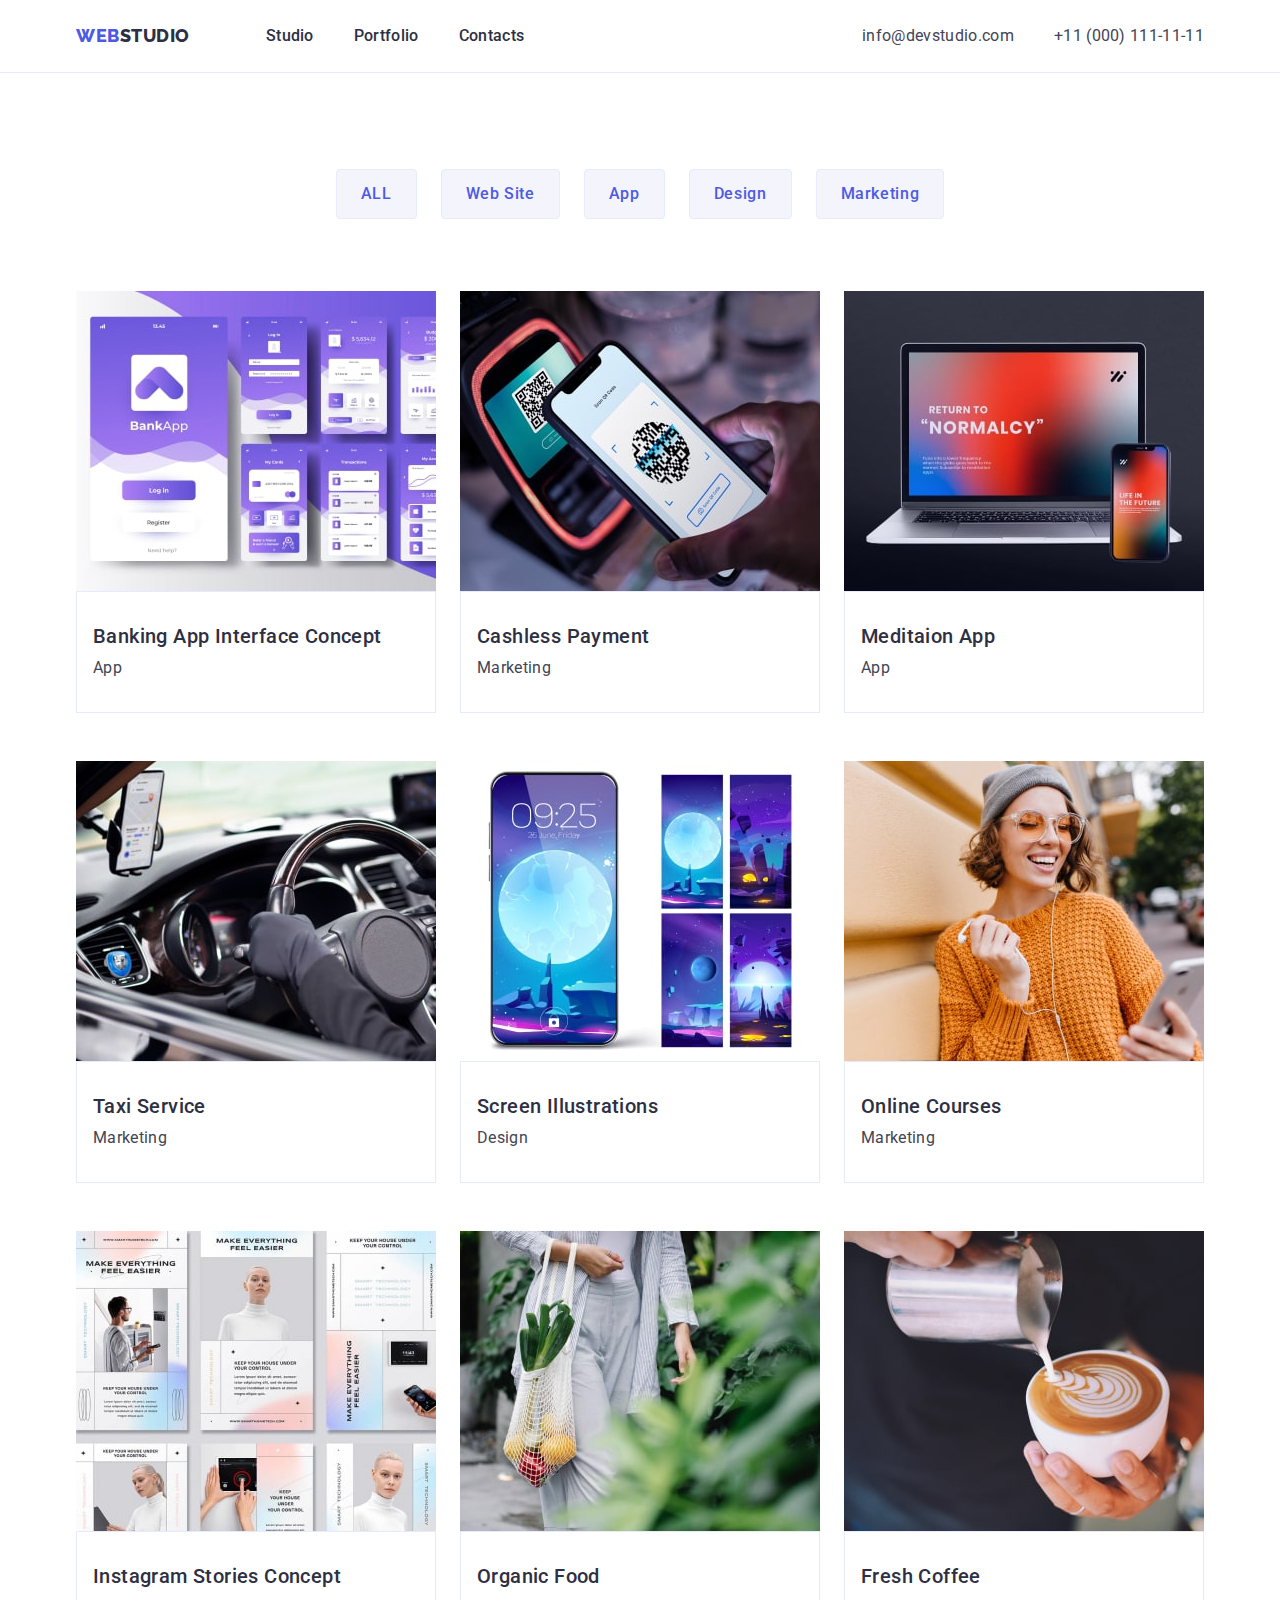
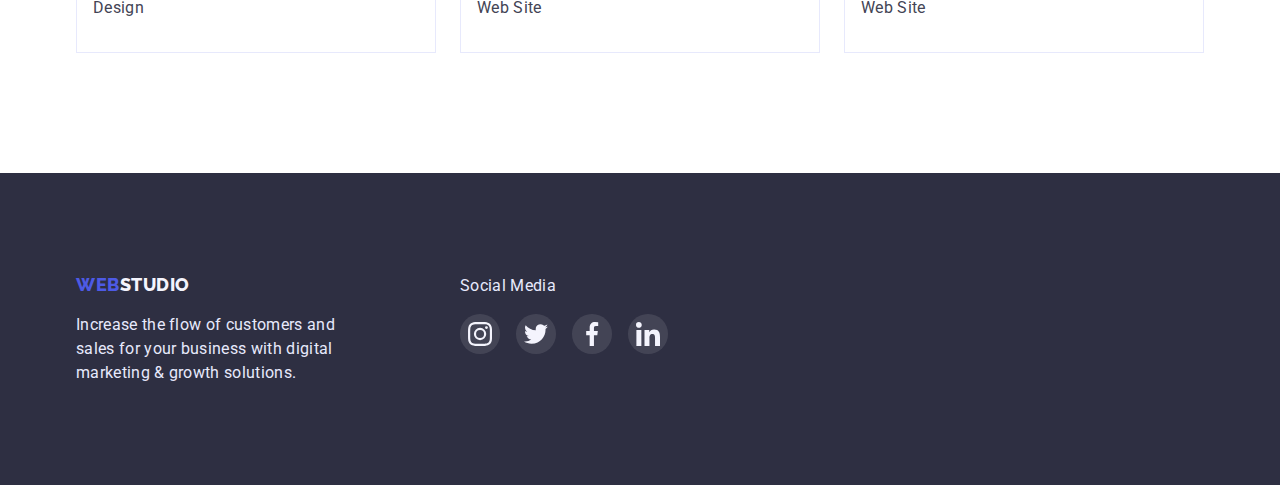
==== portfolio.html @ 460f5727 "Add files via upload" ====
<!DOCTYPE html>
<html lang="en">
	<head>
		<meta charset="UTF-8" />
		<meta http-equiv="X-UA-Compatible" content="IE=edge" />
		<meta name="viewport" content="width=device-width, initial-scale=1.0" />

		<link rel="preconnect" href="https://fonts.googleapis.com" />
		<link rel="preconnect" href="https://fonts.gstatic.com" crossorigin />
		<link
			rel="stylesheet"
			href="https://cdnjs.cloudflare.com/ajax/libs/modern-normalize/1.1.0/modern-normalize.css"
			integrity="sha512-Y0MM+V6ymRKN2zStTqzQ227DWhhp4Mzdo6gnlRnuaNCbc+YN/ZH0sBCLTM4M0oSy9c9VKiCvd4Jk44aCLrNS5Q=="
			crossorigin="anonymous"
			referrerpolicy="no-referrer"
		/>
		<link
			href="https://fonts.googleapis.com/css2?family=Raleway:wght@800&family=Roboto:wght@400;500;700;900&display=swap"
			rel="stylesheet"
		/>
		<link rel="stylesheet" href="css/styles.css" />
		<title>Portfolio</title>
	</head>
	<body>
		<header class="header">
			<div class="container header-container">
				<nav class="header-nav">
					<a href="./index.html" class="header-link-studio"><span class="header-span">Web</span>Studio</a>
					<ul class="header-list">
						<li class="header-list-item">
							<a href="./index.html" class="header-link">Studio</a>
						</li>
						<li class="header-list-item">
							<a href="portfolio.html" class="header-link">Portfolio</a>
						</li>
						<li class="header-list-item">
							<a href="" class="header-link">Contacts</a>
						</li>
					</ul>
				</nav>
				<address class="adress">
					<ul class="adress-list">
						<li class="adress-list-item">
							<a href="mailto:info@devstudio.com" class="adress-tel">info@devstudio.com</a>
						</li>
						<li class="adress-list-item">
							<a href="tel:+110001111111" class="adress-mail">+11 (000) 111-11-11</a>
						</li>
					</ul>
				</address>
			</div>
		</header>
		<main>
			<!-- hero section portfolio -->
			<section class="hero-portfolio">
				<div class="container portfolio-container">
					<h1 class="visually-hidden">Portfolio title</h1>
					<ul class="hero-portfolio-list">
						<li class="hero-portfolio-item">
							<button type="button" class="hero-portfolio-btn">ALL</button>
						</li>
						<li class="hero-portfolio-item">
							<button type="button" class="hero-portfolio-btn">Web Site</button>
						</li>
						<li class="hero-portfolio-item">
							<button type="button" class="hero-portfolio-btn">App</button>
						</li>
						<li class="hero-portfolio-item">
							<button type="button" class="hero-portfolio-btn">Design</button>
						</li>
						<li class="hero-portfolio-item">
							<button type="button" class="hero-portfolio-btn"> Marketing </button>
						</li>
					</ul>
					<ul class="portfolio-list">
						<li class="portfolio-list-objects">
							<a href="" class="portfolio-list-item"
								><img class="portfolio-list-img" src="images/bank.jpg" alt="bank app" width="360" height="300" />
								<div class="portfolio-list-description">
									<h2 class="portfolio-list-title"> Banking App Interface Concept </h2>
									<p class="portfolio-list-text">App</p>
								</div></a
							>
						</li>
						<li class="portfolio-list-objects">
							<a href="" class="portfolio-list-item"
								><img class="portfolio-list-img" src="images/tel.jpg" alt="tel APP" width="360" height="300" />
								<div class="portfolio-list-description">
									<h2 class="portfolio-list-title">Cashless Payment</h2>
									<p class="portfolio-list-text">Marketing</p>
								</div></a
							>
						</li>
						<li class="portfolio-list-objects">
							<a href="" class="portfolio-list-item"
								><img class="portfolio-list-img" src="images/comp.jpg" alt="app on computer" width="360" height="300" />
								<div class="portfolio-list-description">
									<h2 class="portfolio-list-title">Meditaion App</h2>
									<p class="portfolio-list-text">App</p>
								</div></a
							>
						</li>
						<li class="portfolio-list-objects">
							<a href="" class="portfolio-list-item"
								><img class="portfolio-list-img" src="images/car.jpg" alt="taxi" width="360" height="300" />
								<div class="portfolio-list-description">
									<h2 class="portfolio-list-title">Taxi Service</h2>
									<p class="portfolio-list-text">Marketing</p>
								</div></a
							>
						</li>
						<li class="portfolio-list-objects">
							<a href="" class="portfolio-list-item"
								><img class="portfolio-list-img" src="images/moon.jpg" alt="design moon" width="360" height="300" />
								<div class="portfolio-list-description">
									<h2 class="portfolio-list-title">Screen Illustrations</h2>
									<p class="portfolio-list-text">Design</p>
								</div></a
							>
						</li>
						<li class="portfolio-list-objects">
							<a href="" class="portfolio-list-item"
								><img class="portfolio-list-img" src="images/girl.jpg" alt="foto girl" width="360" height="300" />
								<div class="portfolio-list-description">
									<h2 class="portfolio-list-title">Online Courses</h2>
									<p class="portfolio-list-text">Marketing</p>
								</div></a
							>
						</li>
						<li class="portfolio-list-objects">
							<a href="" class="portfolio-list-item"
								><img
									class="portfolio-list-img"
									src="images/insta.jpg"
									alt="instagram Stories"
									width="360"
									height="300"
								/>
								<div class="portfolio-list-description">
									<h2 class="portfolio-list-title"> Instagram Stories Concept </h2>
									<p class="portfolio-list-text">Design</p>
								</div></a
							>
						</li>
						<li class="portfolio-list-objects">
							<a href="" class="portfolio-list-item"
								><img class="portfolio-list-img" src="images/fruit.jpg" alt="fruit" width="360" height="300" />
								<div class="portfolio-list-description">
									<h2 class="portfolio-list-title">Organic Food</h2>
									<p class="portfolio-list-text">Web Site</p>
								</div></a
							>
						</li>
						<li class="portfolio-list-objects">
							<a href="" class="portfolio-list-item"
								><img class="portfolio-list-img" src="images/coffe.jpg" alt="foto coffe" width="360" height="300" />
								<div class="portfolio-list-description">
									<h2 class="portfolio-list-title">Fresh Coffee</h2>
									<p class="portfolio-list-text">Web Site</p>
								</div></a
							>
						</li>
					</ul>
				</div>
			</section>
		</main>
		<footer class="footer">
			<div class="container footer-container">
				<div class="footer-items">
					<a href="./index.html" class="foooter-link"><span class="header-span">Web</span>Studio</a>
					<p class="footer-description">
						Increase the flow of customers and sales for your business with digital marketing & growth solutions.
					</p>
				</div>

				<div class="footer-social-container">
					<p class="footer-description-title">Social Media</p>
					<ul class="footer-list-icon list">
						<li class="footer-list-icon-item">
							<a href="" class="footer-list-icon-link link">
								<svg class="footer-item" width="24" height="24">
									<use href="images/symbol-defs .svg#icon-instagram"></use>
								</svg>
							</a>
						</li>
						<li class="footer-list-icon-item">
							<a href="" class="footer-list-icon-link link">
								<svg class="footer-item" width="24" height="24">
									<use href="images/symbol-defs .svg#icon-twitter"></use>
								</svg>
							</a>
						</li>
						<li class="footer-list-icon-item">
							<a href="" class="footer-list-icon-link link">
								<svg class="footer-item" width="24" height="24">
									<use href="images/symbol-defs .svg#icon-facebook"></use>
								</svg>
							</a>
						</li>
						<li class="footer-list-icon-item">
							<a href="" class="footer-list-icon-link link">
								<svg class="icon-item" width="24" height="24">
									<use href="images/symbol-defs .svg#icon-linkedin"></use>
								</svg>
							</a>
						</li>
					</ul>
				</div>
			</div>
		</footer>
	</body>
</html>
---- css/styles.css ----
body {
	font-family: "Roboto", sans-serif;
	background-color: var(--secondary-title-color);
	color: var(--main-title-color);
}
:root {
	--main-title-color: #2e2f42;
	--secondary-title-color: #ffffff;
	--main-button-color: #4d5ae5;
	--secondary-link-color: #434455;
	--main-underline-color: #404bbf;
	--main-background-btn-color: rgba(64, 75, 191, 1);
	--main-background-color: #f4f4fd;
	--main-boxshadow-color: rgba(0, 0, 0, 0.15);
	--secondary-background-btn-color: #e7e9fc;
	--main-box-shadow: 0px 1px 6px rgba(46, 47, 66, 0.08), 0px 1px 1px rgba(46, 47, 66, 0.16),
		0px 2px 1px rgba(46, 47, 66, 0.08);
	--main-footer-color: rgba(49, 208, 170, 1);
}
h1,
h2,
h3,
h4,
h5,
h6,
p {
	margin: 0;
}

ul {
	margin: 0;
	padding: 0;
}

.container {
	width: 1158px;
	margin: auto;
	padding-left: 15px;
	padding-right: 15px;
}
.header-link:focus,
.header-link:hover {
	color: var(--main-button-color);
}
.adress-mail:focus,
.adress-mail:hover {
	color: var(--main-button-color);
}
.btn {
	font-weight: 500;
	font-size: 16px;
	line-height: 1.5;
	cursor: pointer;
}

li {
	list-style-type: none;
}
.adress-tel:hover,
.adress-tel:focus {
	color: var(--main-button-color);
}

a {
	text-decoration: none;
}
/* header */

.header {
	border-bottom: 1px solid var(--secondary-background-btn-color);
	padding: 24px 0;
}

.header-span {
	font-family: "Raleway";
	font-weight: 800;
	font-size: 18px;
	line-height: 1.33;
	letter-spacing: 0.03em;
	text-transform: uppercase;
	color: var(--main-button-color);
}
.header-nav {
	display: flex;
	align-items: center;
}
.header-link-studio {
	font-family: "Raleway";
	font-weight: 800;
	font-size: 18px;
	line-height: 1.33;
	letter-spacing: 0.03em;
	text-transform: uppercase;
	color: var(--main-title-color);
}
.header-list {
	display: flex;
	margin-left: 76px;
}
.header-link {
	font-weight: 500;
	font-size: 16px;
	line-height: 1.5;
	letter-spacing: 0.02em;
	color: var(--main-title-color);
	cursor: pointer;
}
.header-list-item {
	margin-right: 40px;
}
.header-list-item:last-child {
	margin-right: 0px;
}

.header-container {
	display: flex;
	align-items: center;
}
.adress {
	color: var(--secondary-link-color);
	font-style: normal;
	display: flex;
	margin-left: auto;
}
.adress-list {
	display: flex;
}
.adress-list-item {
	margin-right: 40px;
}
.adress-list-item:last-child {
	margin-right: 0px;
}
.adress-tel {
	width: 151px;
	height: 24px;
	font-size: 16px;
	line-height: 1.5;
	letter-spacing: 0.02em;
	color: var(--secondary-link-color);
}
.adress-mail {
	width: 153px;
	height: 24px;
	font-size: 16px;
	line-height: 1.5;
	letter-spacing: 0.02em;
	color: var(--secondary-link-color);
}

/* hero */

.hero-section {
	max-width: 1440px;
	margin: auto;
	padding: 188px 0;
	text-align: center;
	background-image: linear-gradient(rgba(46, 47, 66, 0.7), rgba(46, 47, 66, 0.7)), url(../images/office.jpg);
	background-repeat: no-repeat;
	background-position: center;
	background-size: cover;
}
.hero-title {
	margin-bottom: 48px;
	font-weight: 700;
	font-size: 56px;
	line-height: 1.07;
	text-align: center;
	letter-spacing: 0.02em;
	color: var(--secondary-title-color);
}
.hero-btn {
	display: flex;
	padding: 16px 32px;
	background: var(--main-button-color);
	color: var(--secondary-title-color);
	margin: 0 auto;
	border-radius: 4px;
	border: none;
}
.hero-section-container {
}
.hero-container {
	margin: auto;
	max-width: 545px;
	text-align: center;
}
.hero-btn:focus,
.hero-btn:hover {
	background-color: var(--main-background-btn-color);
}
.visually-hidden {
	position: absolute;
	width: 1px;
	height: 1px;
	margin: -1px;
	border: 0;
	padding: 0;

	white-space: nowrap;
	clip-path: inset(100%);
	clip: rect(0 0 0 0);
	overflow: hidden;
}

/* section2 */

.section-2 {
	padding: 120px 0;
}
.section-2-container {
}
.section-2-list {
	display: flex;
}
.section-2-list-items {
	margin-right: 24px;
}
.section-2-list-items:last-child {
	margin-right: 0;
}
.section-2-list-title {
	margin: 0 auto;
	display: block;
	text-align: left;
	margin-bottom: 8px;
	font-weight: 500;
	font-size: 20px;
	line-height: 1.2;
	letter-spacing: 0.02em;
	color: var(--main-title-color);
}
.section-2-list-text {
	max-width: 264px;
	font-size: 16px;
	line-height: 24px;
	letter-spacing: 0.02em;
	color: var(--secondary-link-color);
}
.container-2-list-icon {
	margin-bottom: 8px;
	border-radius: 4px;
	display: flex;
	height: 112px;
	width: 100%;
	background: #f4f4fd;
	justify-content: center;
	text-align: center;
}
.icon-2-item {
	height: auto;
}

/* section3 */

.section-3 {
	padding-bottom: 120px;
}
.section-3-title {
	margin-bottom: 72px;
	text-align: center;
	font-weight: 700;
	font-size: 36px;
	line-height: 1.11;
	letter-spacing: 0.02em;
	color: var(--main-title-color);
}
.section-3-list {
	display: flex;
	gap: 24px;
}
.section-3-list-img {
	display: block;
	height: auto;
	max-width: 100%;
}

/* Our team */

.team {
	background-color: var(--main-background-color);
	padding: 120px 0;
}
.team-title {
	text-align: center;
	margin-bottom: 72px;
	font-weight: 700;
	font-size: 36px;
	line-height: 1.11;
	letter-spacing: 0.02em;
	text-transform: capitalize;
	color: var(--main-title-color);
}
.team-list {
	display: flex;
	gap: 24px;
}
.team-list-object {
	width: calc((100% - 72px) / 4);
}
.team-list-object:last-child {
	margin-right: 24px;
}
.team-list-subtitle {
	margin-bottom: 8px;
	text-align: center;
	font-weight: 500;
	font-size: 20px;
	line-height: 1.2;
	letter-spacing: 0.02em;
	color: var(--main-title-color);
}
.team-list-description {
	font-size: 16px;
	line-height: 1.5;
	text-align: center;
	letter-spacing: 0.02em;
	color: var(--secondary-link-color);
}
.team-list-name {
	background: #ffffff;
	box-shadow: var(--main-box-shadow);
	border-radius: 0px 0px 4px 4px;
	padding: 32px 16px;
}
.team-list-img {
	display: block;
	height: auto;
	max-width: 100%;
}

.team-list-icon {
	margin-top: 8px;
	display: flex;
	gap: 24px;
	justify-content: center;
	align-items: center;
}

.team-list-icon-item {
	width: 40px;
	height: 40px;
}
.team-list-icon-link {
	display: flex;
	justify-content: center;
	align-items: center;
	width: 100%;
	height: 100%;
	border-radius: 50%;
	background: var(--main-button-color);
}
.team-list-icon-link:is(:hover, :focus) {
	background-color: var(--main-underline-color);
}
.icon-item {
	fill: rgba(244, 244, 253, 1);
}
/* Customers */

.customers {
	padding-top: 130px;
	padding-bottom: 120px;
}
.customers-container {
}
.container {
}
.customers-title {
	margin-bottom: 72px;
	font-weight: 700;
	font-size: 36px;
	line-height: 40px;
	text-align: center;
	letter-spacing: 0.02em;
	text-transform: capitalize;
	color: var(--main-title-color);
}
.customers-list {
	display: flex;
	justify-content: center;
	align-items: center;
	gap: 24px;
}
.customers-list-object {
}
.customers-link {
	width: 168px;
	height: 88px;
	display: flex;
	border: 1px solid #afb1b8;
	border-radius: 4px;
	justify-content: center;
	align-items: center;
}
.customers-link:is(:hover, :focus) {
	color: var(--main-underline-color);
	border: 1px solid var(--main-underline-color);
}
a {
	color: grey;
}
.customers-icon {
	fill: currentColor;
}

/* footer */

.footer {
	background-color: var(--main-title-color);
	padding-top: 100px;
	padding-bottom: 100px;
}
.footer-container {
	display: flex;
	align-items: baseline;
}
.foooter-link {
	font-family: "Raleway";
	font-weight: 800;
	font-size: 18px;
	line-height: 1.33;
	letter-spacing: 0.03em;
	text-transform: uppercase;
	color: var(--main-background-color);
}
.footer-description {
	margin-top: 16px;
	width: 264px;
	font-size: 16px;
	line-height: 1.5;
	letter-spacing: 0.02em;
	color: var(--secondary-background-btn-color);
}
.footer-description-title {
	margin-bottom: 16px;
	font-size: 16px;
	line-height: 1.5;
	letter-spacing: 0.02em;
	color: var(--secondary-background-btn-color);
}
.footer-list-icon {
	display: flex;
	gap: 16px;
}

.footer-list-icon-item {
	height: 40px;
	width: 40px;
}
.footer-list-icon-link {
	background: linear-gradient(rgba(255, 255, 255, 0.1), rgba(255, 255, 255, 0.1));
	display: flex;
	justify-content: center;
	align-items: center;
	width: 100%;
	height: 100%;
	border-radius: 50%;
}

.footer-item {
	fill: var(--main-background-color);
}
.footer-social-container {
	margin-left: 120px;
}
.footer-list-icon-link:is(:focus, :hover) {
	background-color: var(--main-footer-color);
}
/* Portfolio */
.hero-portfolio {
	padding-top: 96px;
	padding-bottom: 120px;
}
.portfolio-container {
	display: block;
}
.hero-portfolio-list {
	display: flex;
	gap: 24px;
	justify-content: center;
	margin-bottom: 72px;
	font-weight: 500;
	font-size: 16px;
	line-height: 1.5;
	letter-spacing: 0.04em;
	color: var(--main-button-color);
	cursor: pointer;
}
.hero-portfolio-item {
}
.hero-portfolio-btn {
	padding: 12px 24px;
	flex-direction: row;
	justify-content: center;
	align-items: center;
	border: 1px solid #e7e9fc;
	border-radius: 4px;
	flex: none;
	order: 2;
	flex-grow: 0;
	font-weight: 500;
	font-size: 16px;
	line-height: 1.5;
	letter-spacing: 0.04em;
	color: var(--main-button-color);
	background-color: var(--main-background-color);
	cursor: pointer;
}
.hero-portfolio-btn-all {
	font-weight: 500;
	font-size: 16px;
	line-height: 1.5;
	letter-spacing: 0.04em;
	color: var(--secondary-title-color);
	background: var(--main-button-color);
	cursor: pointer;
}
.portfolio {
	display: flex;
	gap: 24px;
}
.portfolio-list {
	display: flex;
	flex-wrap: wrap;
	row-gap: 48px;
	column-gap: 24px;
}

.portfolio-list-objects {
	width: calc((100% - 48px) / 3);
}
.portfolio-list-title {
	margin-bottom: 8px;
	font-weight: 500;
	font-size: 20px;
	line-height: 1.2;
	letter-spacing: 0.02em;
	color: var(--main-title-color);
	margin: 0 auto;
}
.portfolio-list-item {
	display: block;
}
.portfolio-list-item:is(:hover, :focus) {
	box-shadow: var(--main-box-shadow);
}

.portfolio-list-text {
	margin-top: 8px;
	font-size: 16px;
	line-height: 1.5;
	letter-spacing: 0.02em;
	color: var(--secondary-link-color);
}
.portfolio-list-img {
	display: block;
	max-width: 100%;
	height: auto;
}
.portfolio-list-description {
	border: 1px solid #e7e9fc;
	background-blend-mode: soft-light, normal;
	mix-blend-mode: normal;
	padding: 32px 16px;
}
.hero-portfolio-btn:focus,
.hero-portfolio-btn:hover {
	color: var(--main-background-color);
	background-color: var(--main-button-color);
}
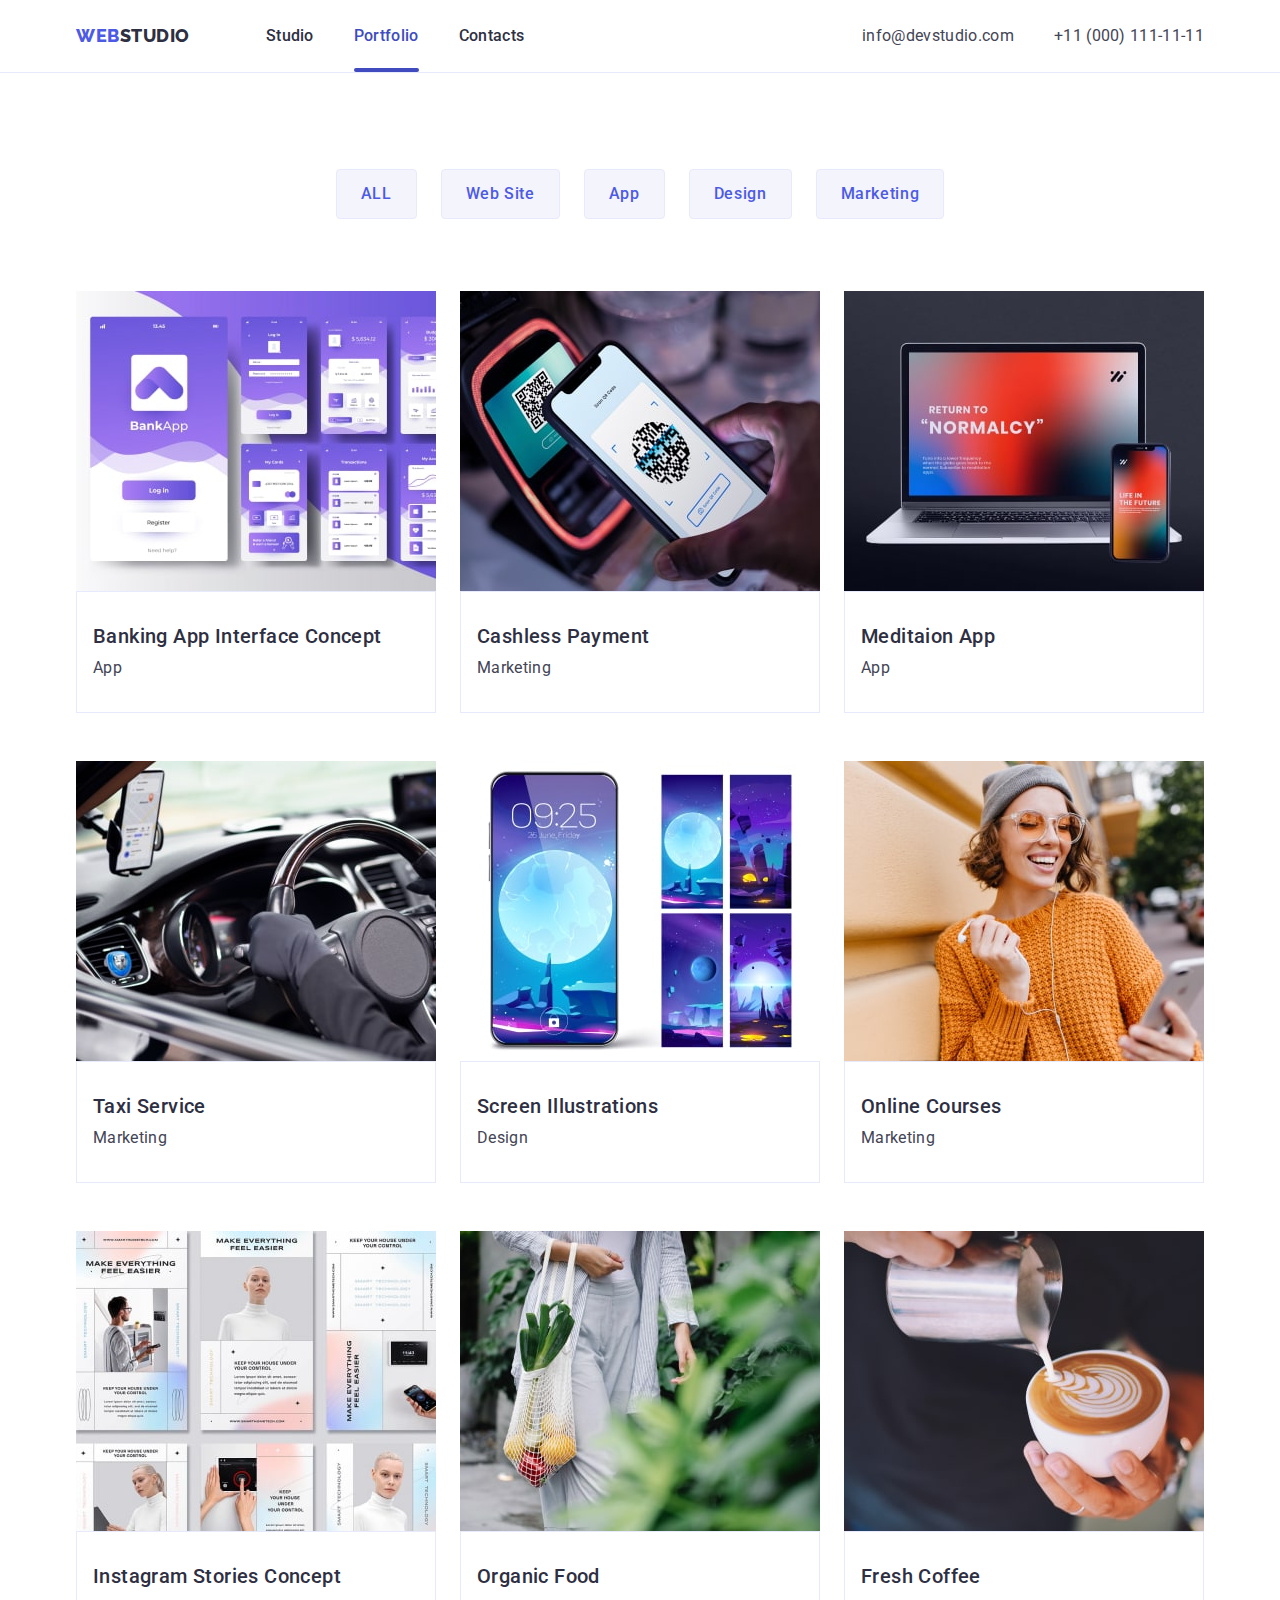
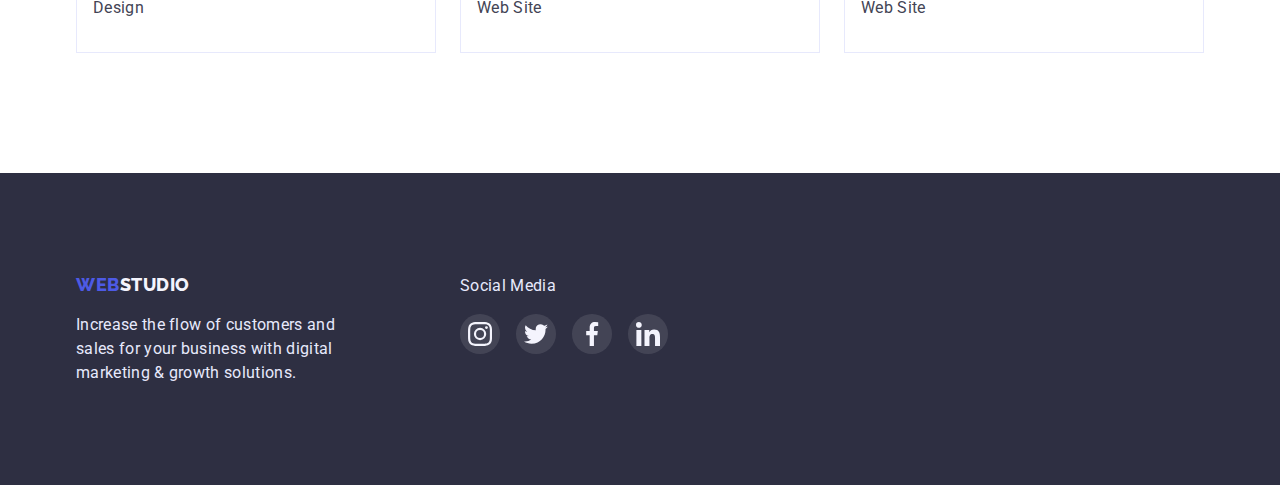
==== commit a3e7535c: "finish" ====
--- a/portfolio.html
+++ b/portfolio.html
@@ -31,7 +31,7 @@
 							<a href="./index.html" class="header-link">Studio</a>
 						</li>
 						<li class="header-list-item">
-							<a href="portfolio.html" class="header-link">Portfolio</a>
+							<a href="portfolio.html" class="header-link active">Portfolio</a>
 						</li>
 						<li class="header-list-item">
 							<a href="" class="header-link">Contacts</a>
@@ -74,8 +74,14 @@
 					</ul>
 					<ul class="portfolio-list">
 						<li class="portfolio-list-objects">
-							<a href="" class="portfolio-list-item"
-								><img class="portfolio-list-img" src="images/bank.jpg" alt="bank app" width="360" height="300" />
+							<a href="" class="portfolio-list-item">
+								<div class="overlay-container"
+									><img class="portfolio-list-img" src="images/bank.jpg" alt="bank app" width="360" height="300" />
+									<p class="overlay"
+										>14 Stylish and User-Friendly App Design Concepts · Task Manager App · Calorie Tracker App · Exotic
+										Fruit Ecommerce App Cloud Storage App</p
+									>
+								</div>
 								<div class="portfolio-list-description">
 									<h2 class="portfolio-list-title"> Banking App Interface Concept </h2>
 									<p class="portfolio-list-text">App</p>
@@ -83,8 +89,14 @@
 							>
 						</li>
 						<li class="portfolio-list-objects">
-							<a href="" class="portfolio-list-item"
-								><img class="portfolio-list-img" src="images/tel.jpg" alt="tel APP" width="360" height="300" />
+							<a href="" class="portfolio-list-item">
+								<div class="overlay-container"
+									><img class="portfolio-list-img" src="images/tel.jpg" alt="tel APP" width="360" height="300" />
+									<p class="overlay">
+										14 Stylish and User-Friendly App Design Concepts · Task Manager App · Calorie Tracker App · Exotic
+										Fruit Ecommerce App Cloud Storage App</p
+									>
+								</div>
 								<div class="portfolio-list-description">
 									<h2 class="portfolio-list-title">Cashless Payment</h2>
 									<p class="portfolio-list-text">Marketing</p>
@@ -92,8 +104,20 @@
 							>
 						</li>
 						<li class="portfolio-list-objects">
-							<a href="" class="portfolio-list-item"
-								><img class="portfolio-list-img" src="images/comp.jpg" alt="app on computer" width="360" height="300" />
+							<a href="" class="portfolio-list-item">
+								<div class="overlay-container"
+									><img
+										class="portfolio-list-img"
+										src="images/comp.jpg"
+										alt="app on computer"
+										width="360"
+										height="300"
+									/>
+									<p class="overlay">
+										14 Stylish and User-Friendly App Design Concepts · Task Manager App · Calorie Tracker App · Exotic
+										Fruit Ecommerce App Cloud Storage App</p
+									>
+								</div>
 								<div class="portfolio-list-description">
 									<h2 class="portfolio-list-title">Meditaion App</h2>
 									<p class="portfolio-list-text">App</p>
@@ -101,8 +125,14 @@
 							>
 						</li>
 						<li class="portfolio-list-objects">
-							<a href="" class="portfolio-list-item"
-								><img class="portfolio-list-img" src="images/car.jpg" alt="taxi" width="360" height="300" />
+							<a href="" class="portfolio-list-item">
+								<div class="overlay-container"
+									><img class="portfolio-list-img" src="images/car.jpg" alt="taxi" width="360" height="300" />
+									<p class="overlay">
+										14 Stylish and User-Friendly App Design Concepts · Task Manager App · Calorie Tracker App · Exotic
+										Fruit Ecommerce App Cloud Storage App</p
+									>
+								</div>
 								<div class="portfolio-list-description">
 									<h2 class="portfolio-list-title">Taxi Service</h2>
 									<p class="portfolio-list-text">Marketing</p>
@@ -110,8 +140,14 @@
 							>
 						</li>
 						<li class="portfolio-list-objects">
-							<a href="" class="portfolio-list-item"
-								><img class="portfolio-list-img" src="images/moon.jpg" alt="design moon" width="360" height="300" />
+							<a href="" class="portfolio-list-item">
+								<div class="overlay-container"
+									><img class="portfolio-list-img" src="images/moon.jpg" alt="design moon" width="360" height="300" />
+									<p class="overlay">
+										14 Stylish and User-Friendly App Design Concepts · Task Manager App · Calorie Tracker App · Exotic
+										Fruit Ecommerce App Cloud Storage App</p
+									>
+								</div>
 								<div class="portfolio-list-description">
 									<h2 class="portfolio-list-title">Screen Illustrations</h2>
 									<p class="portfolio-list-text">Design</p>
@@ -119,8 +155,14 @@
 							>
 						</li>
 						<li class="portfolio-list-objects">
-							<a href="" class="portfolio-list-item"
-								><img class="portfolio-list-img" src="images/girl.jpg" alt="foto girl" width="360" height="300" />
+							<a href="" class="portfolio-list-item">
+								<div class="overlay-container"
+									><img class="portfolio-list-img" src="images/girl.jpg" alt="foto girl" width="360" height="300" />
+									<p class="overlay">
+										14 Stylish and User-Friendly App Design Concepts · Task Manager App · Calorie Tracker App · Exotic
+										Fruit Ecommerce App Cloud Storage App</p
+									>
+								</div>
 								<div class="portfolio-list-description">
 									<h2 class="portfolio-list-title">Online Courses</h2>
 									<p class="portfolio-list-text">Marketing</p>
@@ -129,13 +171,19 @@
 						</li>
 						<li class="portfolio-list-objects">
 							<a href="" class="portfolio-list-item"
-								><img
-									class="portfolio-list-img"
-									src="images/insta.jpg"
-									alt="instagram Stories"
-									width="360"
-									height="300"
-								/>
+								><div class="overlay-container">
+									<img
+										class="portfolio-list-img"
+										src="images/insta.jpg"
+										alt="instagram Stories"
+										width="360"
+										height="300"
+									/>
+									<p class="overlay">
+										14 Stylish and User-Friendly App Design Concepts · Task Manager App · Calorie Tracker App · Exotic
+										Fruit Ecommerce App Cloud Storage App</p
+									></div
+								>
 								<div class="portfolio-list-description">
 									<h2 class="portfolio-list-title"> Instagram Stories Concept </h2>
 									<p class="portfolio-list-text">Design</p>
@@ -144,7 +192,14 @@
 						</li>
 						<li class="portfolio-list-objects">
 							<a href="" class="portfolio-list-item"
-								><img class="portfolio-list-img" src="images/fruit.jpg" alt="fruit" width="360" height="300" />
+								><div class="overlay-container"
+									><img class="portfolio-list-img" src="images/fruit.jpg" alt="fruit" width="360" height="300" /><p
+										class="overlay"
+									>
+										14 Stylish and User-Friendly App Design Concepts · Task Manager App · Calorie Tracker App · Exotic
+										Fruit Ecommerce App Cloud Storage App</p
+									>
+								</div>
 								<div class="portfolio-list-description">
 									<h2 class="portfolio-list-title">Organic Food</h2>
 									<p class="portfolio-list-text">Web Site</p>
@@ -153,7 +208,14 @@
 						</li>
 						<li class="portfolio-list-objects">
 							<a href="" class="portfolio-list-item"
-								><img class="portfolio-list-img" src="images/coffe.jpg" alt="foto coffe" width="360" height="300" />
+								><div class="overlay-container"
+									><img class="portfolio-list-img" src="images/coffe.jpg" alt="foto coffe" width="360" height="300" /><p
+										class="overlay"
+									>
+										14 Stylish and User-Friendly App Design Concepts · Task Manager App · Calorie Tracker App · Exotic
+										Fruit Ecommerce App Cloud Storage App</p
+									></div
+								>
 								<div class="portfolio-list-description">
 									<h2 class="portfolio-list-title">Fresh Coffee</h2>
 									<p class="portfolio-list-text">Web Site</p>
--- a/css/styles.css
+++ b/css/styles.css
@@ -16,6 +16,11 @@
 	--main-box-shadow: 0px 1px 6px rgba(46, 47, 66, 0.08), 0px 1px 1px rgba(46, 47, 66, 0.16),
 		0px 2px 1px rgba(46, 47, 66, 0.08);
 	--main-footer-color: rgba(49, 208, 170, 1);
+	--trantsition-duraction-color: color 250ms cubic-bezier(0.4, 0, 0.2, 1);
+	--trantsition-duraction-background: color 250ms cubic-bezier(0.4, 0, 0.2, 1),
+		background 250ms cubic-bezier(0.4, 0, 0.2, 1);
+	--trantsition-duraction-shadow: box-shadow 250ms cubic-bezier(0.4, 0, 0.2, 1);
+	--timing: cubic-bezier(0.4, 0, 0.2, 1);
 }
 h1,
 h2,
@@ -104,6 +109,23 @@
 	letter-spacing: 0.02em;
 	color: var(--main-title-color);
 	cursor: pointer;
+	position: relative;
+	padding-bottom: 27px;
+	transition: var(--trantsition-duraction-color);
+}
+.header-link.active {
+	color: var(--main-underline-color);
+}
+.header-link.active::after {
+	content: "";
+	bottom: 0;
+	left: 0;
+	width: 100%;
+	height: 4px;
+	background-color: var(--main-underline-color);
+	display: block;
+	border-radius: 2px;
+	position: absolute;
 }
 .header-list-item {
 	margin-right: 40px;
@@ -121,6 +143,7 @@
 	font-style: normal;
 	display: flex;
 	margin-left: auto;
+	transition: var(--trantsition-duraction-color);
 }
 .adress-list {
 	display: flex;
@@ -138,6 +161,7 @@
 	line-height: 1.5;
 	letter-spacing: 0.02em;
 	color: var(--secondary-link-color);
+	transition: var(--trantsition-duraction-color);
 }
 .adress-mail {
 	width: 153px;
@@ -146,6 +170,7 @@
 	line-height: 1.5;
 	letter-spacing: 0.02em;
 	color: var(--secondary-link-color);
+	transition: var(--trantsition-duraction-color);
 }
 
 /* hero */
@@ -177,6 +202,7 @@
 	margin: 0 auto;
 	border-radius: 4px;
 	border: none;
+	transition: var(--trantsition-duraction-background);
 }
 .hero-section-container {
 }
@@ -349,6 +375,7 @@
 	height: 100%;
 	border-radius: 50%;
 	background: var(--main-button-color);
+	transition: var(--trantsition-duraction-background);
 }
 .team-list-icon-link:is(:hover, :focus) {
 	background-color: var(--main-underline-color);
@@ -392,6 +419,7 @@
 	border-radius: 4px;
 	justify-content: center;
 	align-items: center;
+	transition: var(--trantsition-duraction-background);
 }
 .customers-link:is(:hover, :focus) {
 	color: var(--main-underline-color);
@@ -456,6 +484,7 @@
 	width: 100%;
 	height: 100%;
 	border-radius: 50%;
+	transition: var(--trantsition-duraction-background);
 }
 
 .footer-item {
@@ -506,6 +535,7 @@
 	color: var(--main-button-color);
 	background-color: var(--main-background-color);
 	cursor: pointer;
+	transition: var(--trantsition-duraction-background);
 }
 .hero-portfolio-btn-all {
 	font-weight: 500;
@@ -515,6 +545,7 @@
 	color: var(--secondary-title-color);
 	background: var(--main-button-color);
 	cursor: pointer;
+	transition: var(--trantsition-duraction-background);
 }
 .portfolio {
 	display: flex;
@@ -541,11 +572,37 @@
 }
 .portfolio-list-item {
 	display: block;
+	transition: var(--trantsition-duraction-shadow);
 }
 .portfolio-list-item:is(:hover, :focus) {
 	box-shadow: var(--main-box-shadow);
 }
 
+.overlay-container {
+	position: relative;
+	overflow: hidden;
+}
+.overlay {
+	content: "";
+	background-color: var(--main-button-color);
+	position: absolute;
+	top: 0;
+	left: 0;
+	width: 100%;
+	height: 100%;
+	font-weight: 400;
+	font-size: 1.5;
+	line-height: 24px;
+	letter-spacing: 0.02em;
+	color: var(--main-background-color);
+	transform: translateY(100%);
+	transition-property: transform;
+	transition-duration: 250ms;
+	transition-timing-function: cubic-bezier(0.4, 0, 0.2, 1);
+}
+.portfolio-list-objects:hover .overlay {
+	transform: translateY(0);
+}
 .portfolio-list-text {
 	margin-top: 8px;
 	font-size: 16px;
@@ -569,3 +626,56 @@
 	color: var(--main-background-color);
 	background-color: var(--main-button-color);
 }
+.backdrop {
+	position: fixed;
+	top: 0;
+	left: 0;
+	width: 100%;
+	height: 100%;
+	background: rgba(46, 47, 66, 0.4);
+	opacity: 1;
+	visibility: visible;
+	transition: opacity 250ms var(--timing), visibility 250ms var(--timing);
+}
+.backdrop.is-hidden {
+	opacity: 0;
+	visibility: hidden;
+	pointer-events: none;
+}
+.modal {
+	position: relative;
+	width: 408px;
+	height: 576px;
+	top: 50%;
+	left: 50%;
+	transform: translate(-50%, -50%) scale(1);
+	background: var(--main-background-color);
+	box-shadow: 0px 1px 1px rgba(0, 0, 0, 0.14), 0px 1px 3px rgba(0, 0, 0, 0.12), 0px 2px 1px rgba(0, 0, 0, 0.2);
+	border-radius: 4px;
+}
+.modal-btn-close {
+	position: absolute;
+	top: 24px;
+	right: 24px;
+	padding: 0;
+	width: 24px;
+	height: 24px;
+
+	background: var(--secondary-background-btn-color);
+	border: 1px solid rgba(0, 0, 0, 0.1);
+	border-radius: 50%;
+	transition: var(--trantsition-duraction-background), var(--trantsition-duraction-color);
+}
+.close {
+	width: 8px;
+	height: 8px;
+	position: absolute;
+	top: 50%;
+	transform: translate(-50%, -50%);
+	fill: currentColor;
+}
+.modal-btn-close:focus,
+.modal-btn-close:hover {
+	color: var(--main-background-color);
+	background-color: var(--main-button-color);
+}
